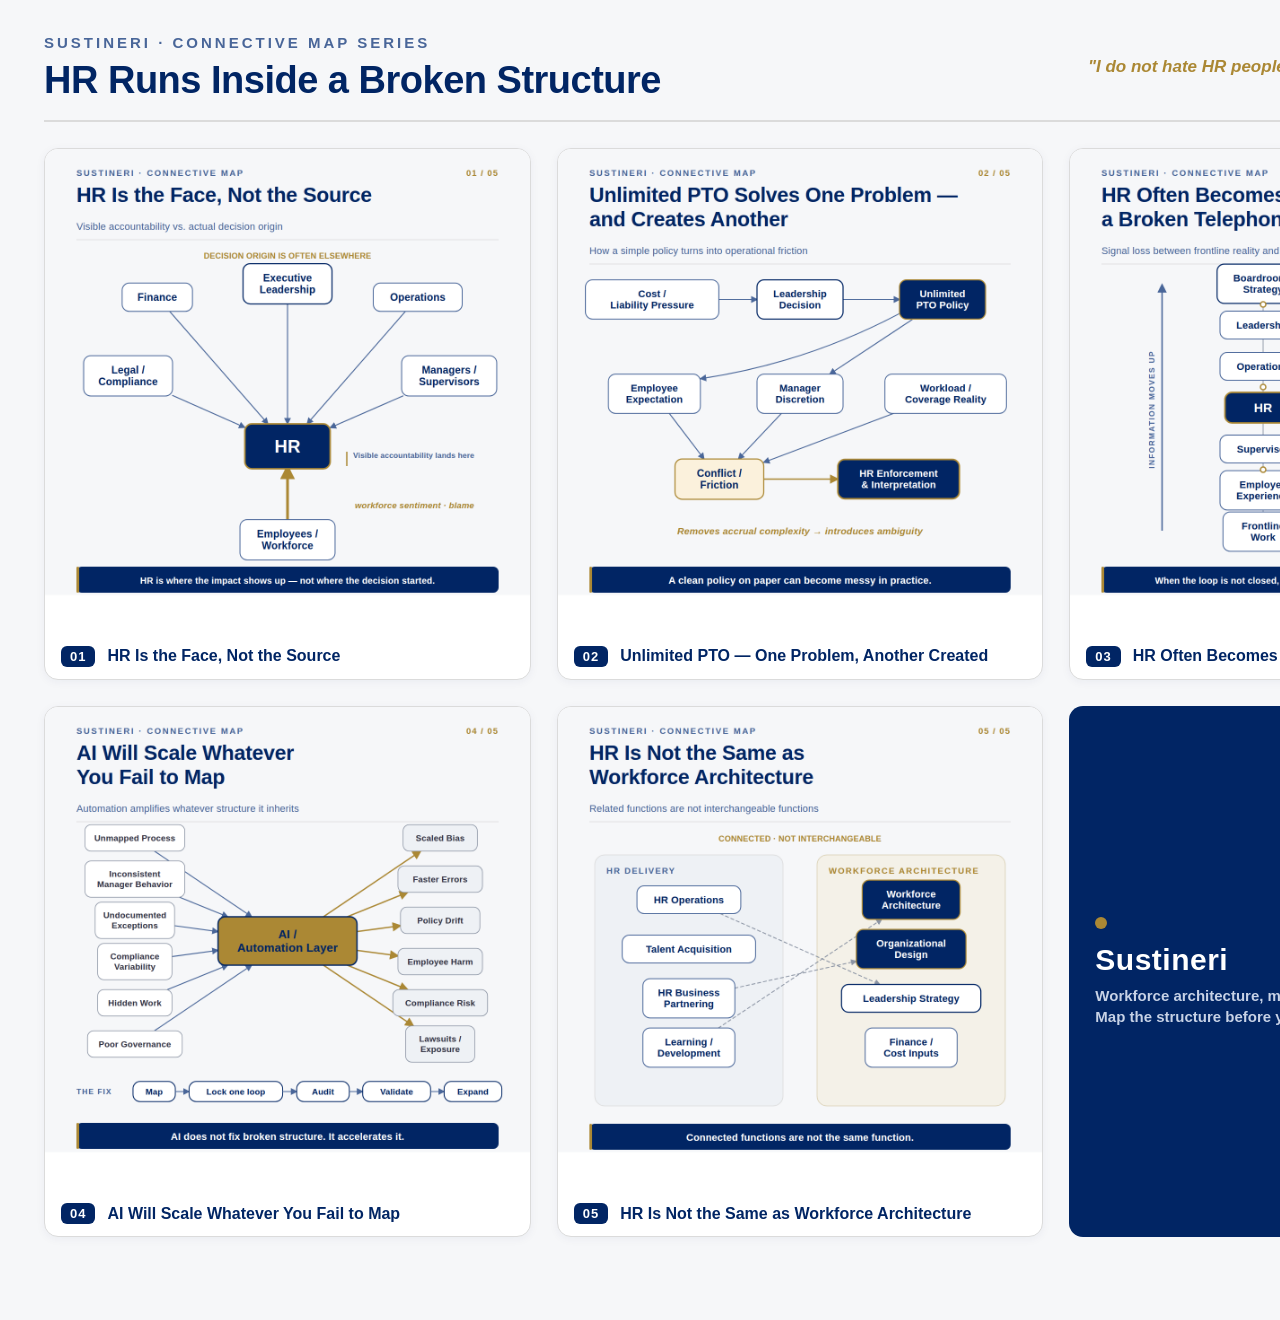
==== sustineri-hr-micro-connective-maps/contact_sheet.html @ f570a5af "Add Sustineri HR micro connective map series Five 1080x1080 LinkedIn connective maps plus a contact " ====
<!doctype html><html><head><meta charset="utf-8"><style>
  html,body{margin:0;padding:0}
  #sheet{width:1600px;height:1320px;background:#f6f7f9;
    font-family:'Liberation Sans',Arial,sans-serif;box-sizing:border-box;
    padding:34px 44px 40px;}
  .head{display:flex;justify-content:space-between;align-items:flex-end;
    border-bottom:2px solid #dbdbdb;padding-bottom:18px;margin-bottom:26px;}
  .kick{font-size:15px;font-weight:700;letter-spacing:3px;color:#496699;margin-bottom:8px;}
  .title{font-size:38px;font-weight:800;color:#012564;letter-spacing:-0.5px;}
  .thesis{font-size:17px;font-weight:600;font-style:italic;color:#ab8834;
    text-align:right;max-width:520px;line-height:1.35;}
  .grid{display:grid;grid-template-columns:repeat(3,1fr);gap:26px 26px;}
  .cell{background:#fff;border:1px solid #dbdbdb;border-radius:14px;overflow:hidden;
    box-shadow:0 2px 10px rgba(1,37,100,0.05);}
  .thumb{width:100%;aspect-ratio:1/1;overflow:hidden;background:#f6f7f9;}
  .thumb img{width:100%;height:100%;object-fit:cover;display:block;}
  .cap{padding:12px 16px;font-size:16px;font-weight:700;color:#012564;
    display:flex;align-items:center;gap:12px;}
  .num{background:#012564;color:#fff;font-size:13px;font-weight:800;
    border-radius:6px;padding:3px 9px;letter-spacing:1px;}
  .foot{grid-column:span 1;display:flex;flex-direction:column;justify-content:center;
    align-items:flex-start;padding:22px 26px;background:#012564;border-radius:14px;color:#fff;}
  .foot .dot{width:12px;height:12px;border-radius:50%;background:#ab8834;margin-bottom:14px;}
  .foot .name{font-size:30px;font-weight:800;letter-spacing:0.5px;}
  .foot .tag{font-size:15px;font-weight:600;color:#c7d2e6;margin-top:8px;line-height:1.4;}
</style></head><body>
<div id="sheet">
  <div class="head">
    <div>
      <div class="kick">SUSTINERI · CONNECTIVE MAP SERIES</div>
      <div class="title">HR Runs Inside a Broken Structure</div>
    </div>
    <div class="thesis">"I do not hate HR people. I hate the structure HR has been forced to operate inside."</div>
  </div>
  <div class="grid">
    
    <div class="cell">
      <div class="thumb"><img src="[data-uri]"/></div>
      <div class="cap"><span class="num">01</span>HR Is the Face, Not the Source</div>
    </div>
    <div class="cell">
      <div class="thumb"><img src="[data-uri]"/></div>
      <div class="cap"><span class="num">02</span>Unlimited PTO — One Problem, Another Created</div>
    </div>
    <div class="cell">
      <div class="thumb"><img src="[data-uri]"/></div>
      <div class="cap"><span class="num">03</span>HR Often Becomes a Broken Telephone</div>
    </div>
    <div class="cell">
      <div class="thumb"><img src="[data-uri]"/></div>
      <div class="cap"><span class="num">04</span>AI Will Scale Whatever You Fail to Map</div>
    </div>
    <div class="cell">
      <div class="thumb"><img src="[data-uri]"/></div>
      <div class="cap"><span class="num">05</span>HR Is Not the Same as Workforce Architecture</div>
    </div>
    <div class="foot">
      <div class="dot"></div>
      <div class="name">Sustineri</div>
      <div class="tag">Workforce architecture, mapped.<br/>Map the structure before you scale it.</div>
    </div>
  </div>
</div></body></html>
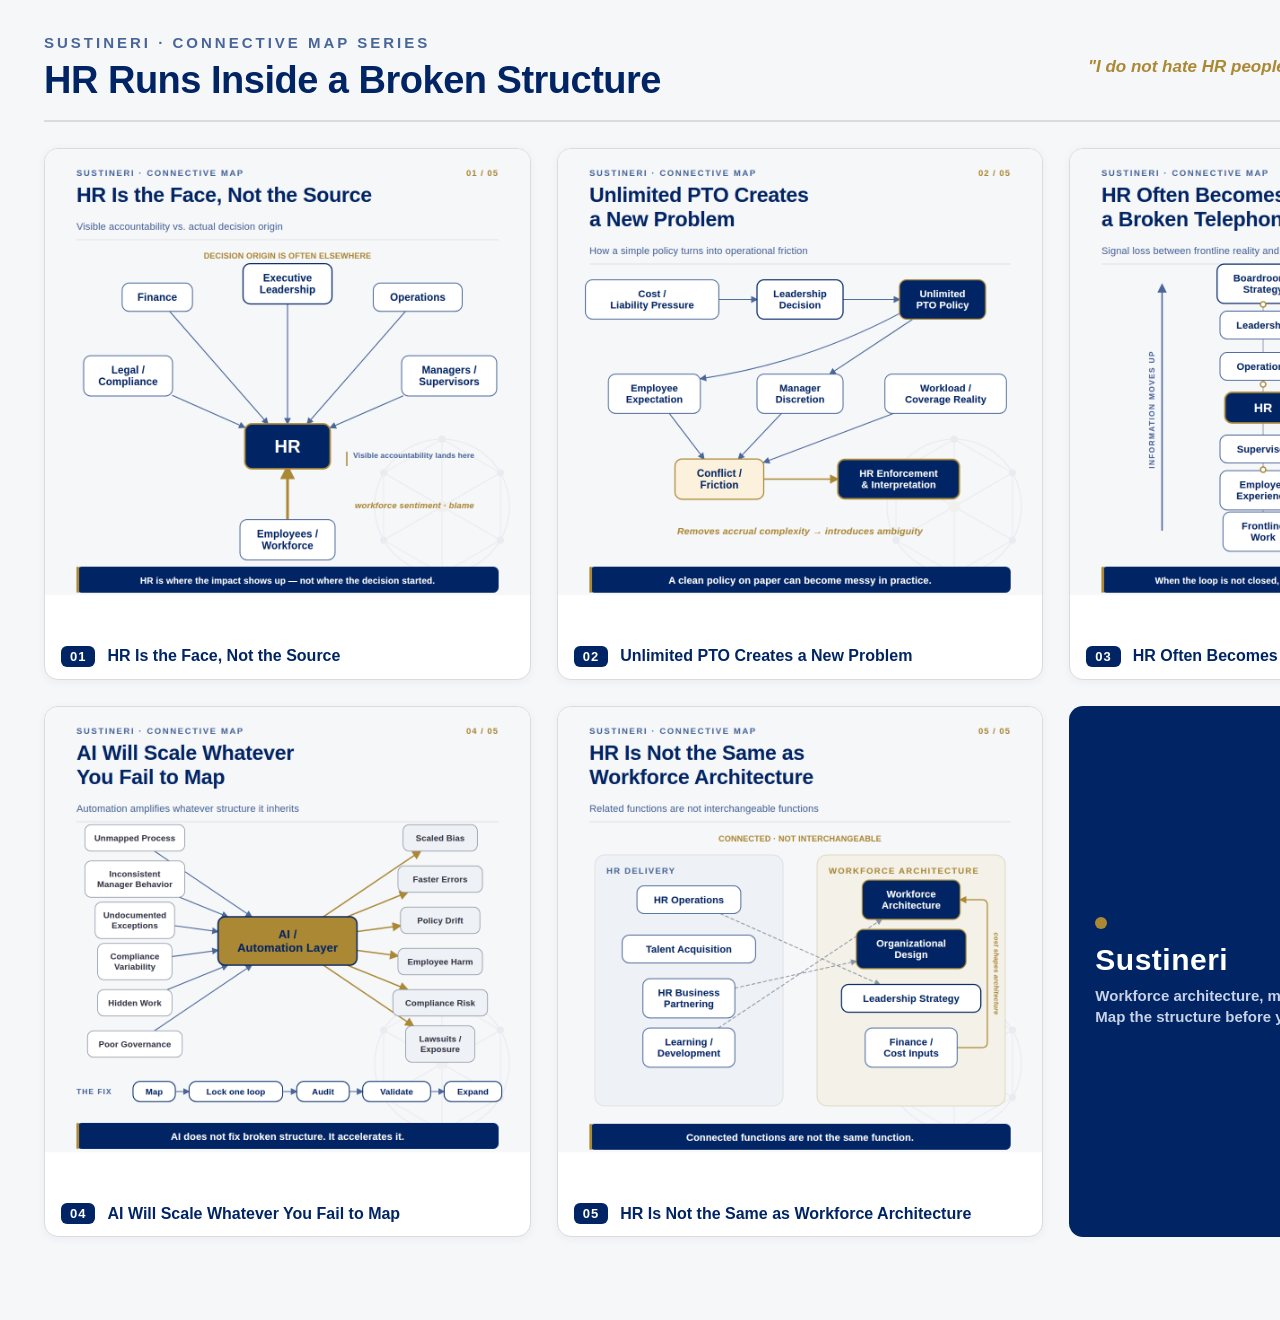
==== commit 235d65bc: "Polish pass on HR connective map series - Add subtle low-opacity Sustineri connective-emblem waterma" ====
--- a/sustineri-hr-micro-connective-maps/contact_sheet.html
+++ b/sustineri-hr-micro-connective-maps/contact_sheet.html
@@ -35,23 +35,23 @@
   <div class="grid">
     
     <div class="cell">
-      <div class="thumb"><img src="[data-uri]"/></div>
+      <div class="thumb"><img src="[data-uri]"/></div>
       <div class="cap"><span class="num">01</span>HR Is the Face, Not the Source</div>
     </div>
     <div class="cell">
-      <div class="thumb"><img src="[data-uri]